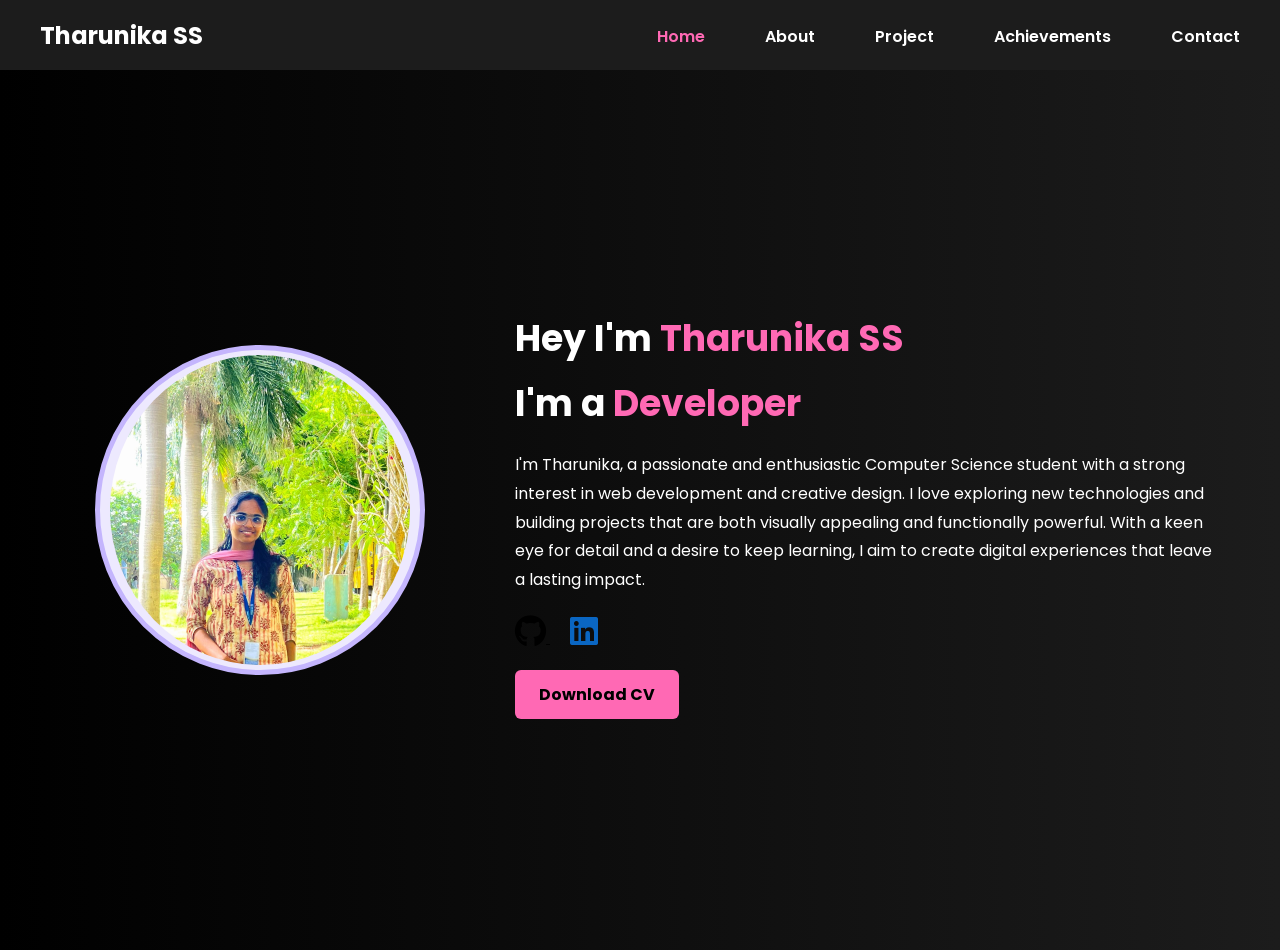
==== tharunika portfolio/index.html @ d0fa861d "Add files via upload" ====
<!DOCTYPE html>
<html lang="en">
<head>
  <meta charset="UTF-8" />
  <meta name="viewport" content="width=device-width, initial-scale=1.0"/>
  <title>Tharunika SS - Portfolio</title>
  <link rel="stylesheet" href="style.css"/>

  <!-- Google Fonts -->
  <link rel="preconnect" href="https://fonts.googleapis.com">
  <link href="https://fonts.googleapis.com/css2?family=Poppins:wght@400;600;700&display=swap" rel="stylesheet">

  <!-- ✅ Font Awesome CDN for icons -->
  <link rel="stylesheet" href="https://cdnjs.cloudflare.com/ajax/libs/font-awesome/6.4.0/css/all.min.css" />
</head>

<body>
  <header>
    <h2 class="logo">Tharunika SS</h2>
    <nav>
      <ul class="nav-links">
        <li><a href="index.html" class="active">Home</a></li>
        <li><a href="about.html">About</a></li>
        <li><a href="project.html">Project</a></li>
        <li><a href="achievement.html">Achievements</a></li>
        <li><a href="Contact.html">Contact</a></li>
      </ul>
    </nav>
  </header>

  <section class="hero"> 
    <div class="image-container">
      <img src="WhatsApp Image 2025-07-19 at 15.56.21_3bfa6b82.jpg" alt="Tharunika SS" />
    </div>

    <div class="hero-content">
      <h1>Hey I'm <span class="highlight">Tharunika SS</span></h1>
      <h2>I'm a <span class="highlight">Developer</span></h2>
      <p>
        I'm Tharunika, a passionate and enthusiastic Computer Science student with a strong interest in web development and creative design. I love exploring new technologies and building projects that are both visually appealing and functionally powerful. With a keen eye for detail and a desire to keep learning, I aim to create digital experiences that leave a lasting impact.
      </p>

      <!-- ✅ Social Icons Section -->
      <div class="socials" style="margin: 20px 0;">
        <!-- GitHub -->
        <a href="https://github.com/cse253/" target="_blank" style="margin-right: 20px; color: black;">
          <i class="fab fa-github fa-2x"></i>
        </a>

        <!-- LinkedIn -->
        <a href="https://www.linkedin.com/in/tharunika-s-s-96475532a" target="_blank" style="color: #0A66C2;">
          <i class="fab fa-linkedin fa-2x"></i>
        </a>
      </div>

      <div>
        <a href="resume portfolio.pdf" class="btn">Download CV</a>
      </div>
    </div>
  </section>
</body>
</html>
---- tharunika portfolio/style.css ----
/* Import font */
body {
  margin: 0;
  font-family: 'Poppins', sans-serif;
  background: linear-gradient(to right, #000000, #1c1c1c);
  color: white;
}

/* Header and Navbar */
/* Header and Navbar */
header {
  display: flex;
  align-items: center;
  justify-content: space-between;
  background-color: #1c1c1c;
  padding: 0 40px;
  height: 70px;
}

.logo {
  font-size: 24px;
  font-weight: 700;
  color: white;
}

.nav-links {
  list-style: none;
  display: flex;
  gap: 60px;
  margin: 0;
  padding: 0;
  font-size: large;
}

.nav-links li a {
  text-decoration: none;
  color: white;
  font-weight: 600;
  font-size: 16px;
  transition: 0.3s;
}

.nav-links li a:hover,
.nav-links li a.active {
  color: #ff69b4; /* Pink */
}
.image-container {
  background-color: #ede9fe;
  border: 5px solid #c4b5fd;
  border-radius: 50%;
  padding: 10px;
  overflow: hidden;
  width: 300px;
  height: 300px;
  display: flex;
  margin-right: 70px;
  justify-content: center;
  align-items: center;
}

.image-container img {
  width: 100%;
  height: auto;
  border-radius: 50%;
}

/* Intro Text */
.intro-text {
  max-width: 600px;
}

.intro-text h1,
.intro-text h2 {
  font-size: 2.5rem;
  margin-bottom: 10px;
}

.highlight {
  color: #6d28d9;
  font-weight: bold;
}

.intro-text p {
  font-size: 1rem;
  line-height: 1.6;
  margin: 20px 0;
  color: #5b21b6;
}





/* Hero Section */
.hero {
  display: flex;
  align-items: center;
  justify-content: center;
  padding: 80px 50px;
  min-height: 80vh;
  padding-right: 20px;
}

.hero-content {
    
  max-width: 700px;
  padding-left: 20px;
}

.hero-content h1,
.hero-content h2 {
  font-size: 36px;
  margin: 10px 0;
}

.hero-content p {
  line-height: 1.8;
  margin: 20px 0;
}

.highlight {
  color:#ff69b4;
  font-weight: 700;
}

/* Social Icons */
.socials {
  margin: 20px 0;
}

.socials a img {
  width: 24px;
  margin-right: 15px;
}
.link{width:10px;
height:10px;
}

.btn {
  display: inline-block;
  padding: 12px 24px;
  background-color:#ff69b4;
  color: #000;
  text-decoration: none;
  font-weight: bold;
  border-radius: 6px;
  transition: background 0.3s ease;
}

.btn:hover {
  background-color: #ff69b4;
}

/* About Section */
.about-section {
  padding: 80px 50px;
  max-width: 900px;
  margin: auto;
}

.about-section h1 {
  font-size: 36px;
  color: #ff69b4;
  margin-bottom: 20px;
}

.about-section p {
  font-size: 18px;
  line-height: 1.8;
  margin-bottom: 20px;
}
.social-icons a {
  color: white;
  margin: 0 10px;
  text-decoration: none;
  transition: 0.3s;
}
.social-icons a:hover {
  color: rgb(255, 0, 242);
}
.text-yellow {
  color: #ff69b4; /* pink */
}
.project-section {
  padding: 80px 50px;
  max-width: 900px;
  margin: auto;
}

.project-section h2 {
  font-size: 36px;
  color: #ff69b4; /* same pink tone */
  margin-bottom: 20px;
}

.project-section h3 {
  font-size: 28px;
  color: #ffffff;
  margin-top: 20px;
  margin-bottom: 10px;
}

.project-section p {
  font-size: 18px;
  line-height: 1.8;
  margin-bottom: 20px;
}

.img-gallery {
  display: flex;
  flex-wrap: wrap;
  gap: 20px;
  margin-bottom: 40px;
}

.img-gallery img {
  width: 100%;
  max-width: 280px;
  border-radius: 10px;
  box-shadow: 0 0 10px rgba(255, 105, 180, 0.2); /* pink glow */
}

.achievement-entry {
  display: flex;
  justify-content: space-between;
  align-items: center;
  margin-bottom: 30px;
}

.achievement-text {
  flex: 1;
}

.achievement-img img {
  max-width: 200px;
  border-radius: 8px;
}
.contact-container {
  max-width: 1000px;
  margin: 60px auto;
  padding: 20px;
}

.contact-container h2 {
  font-size: 2.5rem;
  margin-bottom: 20px;
}

.contact-container p {
  font-size: 1.1rem;
  margin-bottom: 10px;
}

.contact-container a {
  color: #ff2b94;
  text-decoration: none;
  font-weight: 500;
}

.contact-container a:hover {
  text-decoration: underline;
}
.navbar {
  position: fixed;
  background-color: #1a1a1a;
  padding: 20px 50px;
  display: flex;
  justify-content: space-between;
  align-items: center;
  position: sticky;
  top: 0;
  z-index: 1000;
}
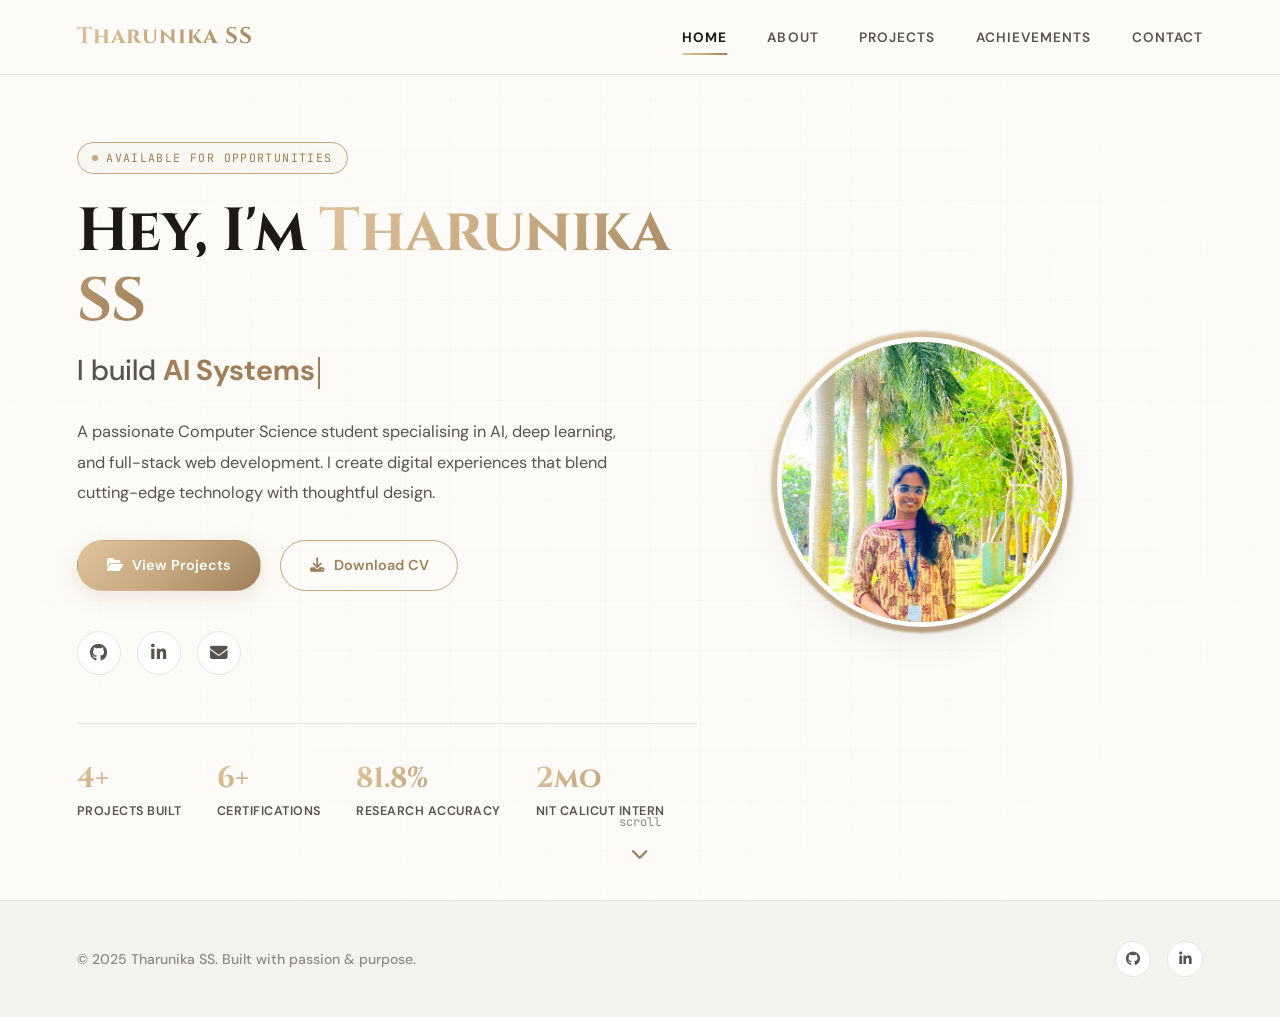
==== commit ff499267: "Redesign portfolio theme to professional White & Gold with micro-animations" ====
--- a/tharunika portfolio/index.html
+++ b/tharunika portfolio/index.html
@@ -1,62 +1,156 @@
-<!DOCTYPE html>
-<html lang="en">
-<head>
-  <meta charset="UTF-8" />
-  <meta name="viewport" content="width=device-width, initial-scale=1.0"/>
-  <title>Tharunika SS - Portfolio</title>
-  <link rel="stylesheet" href="style.css"/>
-
-  <!-- Google Fonts -->
-  <link rel="preconnect" href="https://fonts.googleapis.com">
-  <link href="https://fonts.googleapis.com/css2?family=Poppins:wght@400;600;700&display=swap" rel="stylesheet">
-
-  <!-- ✅ Font Awesome CDN for icons -->
-  <link rel="stylesheet" href="https://cdnjs.cloudflare.com/ajax/libs/font-awesome/6.4.0/css/all.min.css" />
-</head>
-
-<body>
-  <header>
-    <h2 class="logo">Tharunika SS</h2>
-    <nav>
-      <ul class="nav-links">
-        <li><a href="index.html" class="active">Home</a></li>
-        <li><a href="about.html">About</a></li>
-        <li><a href="project.html">Project</a></li>
-        <li><a href="achievement.html">Achievements</a></li>
-        <li><a href="Contact.html">Contact</a></li>
-      </ul>
-    </nav>
-  </header>
-
-  <section class="hero"> 
-    <div class="image-container">
-      <img src="WhatsApp Image 2025-07-19 at 15.56.21_3bfa6b82.jpg" alt="Tharunika SS" />
-    </div>
-
-    <div class="hero-content">
-      <h1>Hey I'm <span class="highlight">Tharunika SS</span></h1>
-      <h2>I'm a <span class="highlight">Developer</span></h2>
-      <p>
-        I'm Tharunika, a passionate and enthusiastic Computer Science student with a strong interest in web development and creative design. I love exploring new technologies and building projects that are both visually appealing and functionally powerful. With a keen eye for detail and a desire to keep learning, I aim to create digital experiences that leave a lasting impact.
-      </p>
-
-      <!-- ✅ Social Icons Section -->
-      <div class="socials" style="margin: 20px 0;">
-        <!-- GitHub -->
-        <a href="https://github.com/cse253/" target="_blank" style="margin-right: 20px; color: black;">
-          <i class="fab fa-github fa-2x"></i>
-        </a>
-
-        <!-- LinkedIn -->
-        <a href="https://www.linkedin.com/in/tharunika-s-s-96475532a" target="_blank" style="color: #0A66C2;">
-          <i class="fab fa-linkedin fa-2x"></i>
-        </a>
-      </div>
-
-      <div>
-        <a href="resume portfolio.pdf" class="btn">Download CV</a>
-      </div>
-    </div>
-  </section>
-</body>
-</html>
+<!DOCTYPE html>
+<html lang="en">
+<head>
+  <meta charset="UTF-8"/>
+  <meta name="viewport" content="width=device-width, initial-scale=1.0"/>
+  <title>Tharunika SS — Portfolio</title>
+  <link rel="preconnect" href="https://fonts.googleapis.com">
+  <link href="https://fonts.googleapis.com/css2?family=Cinzel:wght@400;600;700;800&family=DM+Sans:ital,wght@0,300;0,400;0,500;0,600;0,700;1,400&family=JetBrains+Mono:wght@400;500&display=swap" rel="stylesheet">
+  <link rel="stylesheet" href="https://cdnjs.cloudflare.com/ajax/libs/font-awesome/6.4.0/css/all.min.css"/>
+  <link rel="stylesheet" href="style.css"/>
+  <style>
+    /* Typewriter */
+    .typewriter { display: inline-block; color: var(--accent-dark); font-weight: 700; }
+    .cursor { display: inline-block; width: 2px; height: 1.1em; background: var(--accent-dark); vertical-align: middle; margin-left: 3px; animation: blink 1s step-end infinite; }
+    @keyframes blink { 50% { opacity: 0; } }
+
+    /* Stats bar */
+    .stats-row {
+      display: flex; gap: 2.2rem; flex-wrap: wrap; margin-top: 3rem;
+      padding-top: 2rem; border-top: 1px solid var(--border);
+    }
+    .stat-item {
+      display: flex;
+      flex-direction: column;
+    }
+    .stat-num {
+      font-family: var(--font-display);
+      font-size: 1.8rem; font-weight: 700;
+      background: var(--gold-grad);
+      -webkit-background-clip: text; -webkit-text-fill-color: transparent; background-clip: text;
+    }
+    .stat-label { font-size: 0.78rem; color: var(--text-sub); letter-spacing: 0.04em; text-transform: uppercase; font-weight: 600; }
+
+    /* Scroll indicator */
+    .scroll-indicator {
+      position: absolute; bottom: 2rem; left: 50%; transform: translateX(-50%);
+      display: flex; flex-direction: column; align-items: center; gap: 0.5rem;
+      color: var(--text-muted); font-size: 0.75rem; font-family: var(--font-mono);
+      animation: float 2.5s ease-in-out infinite;
+      z-index: 10;
+    }
+    .scroll-indicator .arrow { font-size: 1.1rem; color: var(--accent-dark); }
+    @keyframes float { 
+      0%, 100% { transform: translateX(-50%) translateY(0); } 
+      50% { transform: translateX(-50%) translateY(6px); } 
+    }
+  </style>
+</head>
+<body>
+  <header>
+    <div class="logo">Tharunika SS</div>
+    <nav>
+      <ul class="nav-links">
+        <li><a href="index.html" class="active">Home</a></li>
+        <li><a href="about.html">About</a></li>
+        <li><a href="project.html">Projects</a></li>
+        <li><a href="achievement.html">Achievements</a></li>
+        <li><a href="contact.html">Contact</a></li>
+      </ul>
+    </nav>
+  </header>
+
+  <section class="hero">
+    <div class="hero-grid"></div>
+
+    <div class="hero-content">
+      <div class="hero-eyebrow">
+        <span></span>
+        Available for opportunities
+      </div>
+
+      <h1>Hey, I'm <span class="highlight">Tharunika SS</span></h1>
+      <h2>I build <span class="typewriter" id="typewriter"></span><span class="cursor"></span></h2>
+
+      <p>
+        A passionate Computer Science student specialising in AI, deep learning, and full-stack web development. I create digital experiences that blend cutting-edge technology with thoughtful design.
+      </p>
+
+      <div class="hero-actions">
+        <a href="project.html" class="btn btn-primary">
+          <i class="fas fa-folder-open"></i> View Projects
+        </a>
+        <a href="resume portfolio.pdf" download class="btn btn-outline">
+          <i class="fas fa-download"></i> Download CV
+        </a>
+      </div>
+
+      <div class="socials">
+        <a href="https://github.com/cse253/" target="_blank" class="social-link" title="GitHub">
+          <i class="fab fa-github"></i>
+        </a>
+        <a href="https://www.linkedin.com/in/tharunika-s-s-96475532a" target="_blank" class="social-link" title="LinkedIn">
+          <i class="fab fa-linkedin-in"></i>
+        </a>
+        <a href="mailto:tharunikaa2005@gmail.com" class="social-link" title="Email">
+          <i class="fas fa-envelope"></i>
+        </a>
+      </div>
+
+      <div class="stats-row">
+        <div class="stat-item">
+          <div class="stat-num">4+</div>
+          <div class="stat-label">Projects Built</div>
+        </div>
+        <div class="stat-item">
+          <div class="stat-num">6+</div>
+          <div class="stat-label">Certifications</div>
+        </div>
+        <div class="stat-item">
+          <div class="stat-num">81.8%</div>
+          <div class="stat-label">Research Accuracy</div>
+        </div>
+        <div class="stat-item">
+          <div class="stat-num">2mo</div>
+          <div class="stat-label">NIT Calicut Intern</div>
+        </div>
+      </div>
+    </div>
+
+    <div class="image-container">
+      <img src="WhatsApp Image 2025-07-19 at 15.56.21_3bfa6b82.jpg" alt="Tharunika SS"/>
+    </div>
+
+    <div class="scroll-indicator">
+      <span>scroll</span>
+      <span class="arrow"><i class="fas fa-chevron-down"></i></span>
+    </div>
+  </section>
+
+  <footer>
+    <p>© 2025 Tharunika SS. Built with passion & purpose.</p>
+    <div class="socials">
+      <a href="https://github.com/cse253/" target="_blank" class="social-link" style="width:36px;height:36px;font-size:0.9rem"><i class="fab fa-github"></i></a>
+      <a href="https://www.linkedin.com/in/tharunika-s-s-96475532a" target="_blank" class="social-link" style="width:36px;height:36px;font-size:0.9rem"><i class="fab fa-linkedin-in"></i></a>
+    </div>
+  </footer>
+
+  <script>
+    const words = ['AI Systems', 'Web Apps', 'Deep Learning Models', 'Inclusive Tech'];
+    let i = 0, j = 0, deleting = false;
+    const el = document.getElementById('typewriter');
+    function type() {
+      const word = words[i];
+      if (!deleting) {
+        el.textContent = word.slice(0, ++j);
+        if (j === word.length) { deleting = true; setTimeout(type, 1500); return; }
+      } else {
+        el.textContent = word.slice(0, --j);
+        if (j === 0) { deleting = false; i = (i+1) % words.length; }
+      }
+      setTimeout(type, deleting ? 60 : 90);
+    }
+    type();
+  </script>
+</body>
+</html>
--- a/tharunika portfolio/style.css
+++ b/tharunika portfolio/style.css
@@ -1,273 +1,487 @@
-/* Import font */
-body {
-  margin: 0;
-  font-family: 'Poppins', sans-serif;
-  background: linear-gradient(to right, #000000, #1c1c1c);
-  color: white;
-}
-
-/* Header and Navbar */
-/* Header and Navbar */
-header {
-  display: flex;
-  align-items: center;
-  justify-content: space-between;
-  background-color: #1c1c1c;
-  padding: 0 40px;
-  height: 70px;
-}
-
-.logo {
-  font-size: 24px;
-  font-weight: 700;
-  color: white;
-}
-
-.nav-links {
-  list-style: none;
-  display: flex;
-  gap: 60px;
-  margin: 0;
-  padding: 0;
-  font-size: large;
-}
-
-.nav-links li a {
-  text-decoration: none;
-  color: white;
-  font-weight: 600;
-  font-size: 16px;
-  transition: 0.3s;
-}
-
-.nav-links li a:hover,
-.nav-links li a.active {
-  color: #ff69b4; /* Pink */
-}
-.image-container {
-  background-color: #ede9fe;
-  border: 5px solid #c4b5fd;
-  border-radius: 50%;
-  padding: 10px;
-  overflow: hidden;
-  width: 300px;
-  height: 300px;
-  display: flex;
-  margin-right: 70px;
-  justify-content: center;
-  align-items: center;
-}
-
-.image-container img {
-  width: 100%;
-  height: auto;
-  border-radius: 50%;
-}
-
-/* Intro Text */
-.intro-text {
-  max-width: 600px;
-}
-
-.intro-text h1,
-.intro-text h2 {
-  font-size: 2.5rem;
-  margin-bottom: 10px;
-}
-
-.highlight {
-  color: #6d28d9;
-  font-weight: bold;
-}
-
-.intro-text p {
-  font-size: 1rem;
-  line-height: 1.6;
-  margin: 20px 0;
-  color: #5b21b6;
-}
-
-
-
-
-
-/* Hero Section */
-.hero {
-  display: flex;
-  align-items: center;
-  justify-content: center;
-  padding: 80px 50px;
-  min-height: 80vh;
-  padding-right: 20px;
-}
-
-.hero-content {
-    
-  max-width: 700px;
-  padding-left: 20px;
-}
-
-.hero-content h1,
-.hero-content h2 {
-  font-size: 36px;
-  margin: 10px 0;
-}
-
-.hero-content p {
-  line-height: 1.8;
-  margin: 20px 0;
-}
-
-.highlight {
-  color:#ff69b4;
-  font-weight: 700;
-}
-
-/* Social Icons */
-.socials {
-  margin: 20px 0;
-}
-
-.socials a img {
-  width: 24px;
-  margin-right: 15px;
-}
-.link{width:10px;
-height:10px;
-}
-
-.btn {
-  display: inline-block;
-  padding: 12px 24px;
-  background-color:#ff69b4;
-  color: #000;
-  text-decoration: none;
-  font-weight: bold;
-  border-radius: 6px;
-  transition: background 0.3s ease;
-}
-
-.btn:hover {
-  background-color: #ff69b4;
-}
-
-/* About Section */
-.about-section {
-  padding: 80px 50px;
-  max-width: 900px;
-  margin: auto;
-}
-
-.about-section h1 {
-  font-size: 36px;
-  color: #ff69b4;
-  margin-bottom: 20px;
-}
-
-.about-section p {
-  font-size: 18px;
-  line-height: 1.8;
-  margin-bottom: 20px;
-}
-.social-icons a {
-  color: white;
-  margin: 0 10px;
-  text-decoration: none;
-  transition: 0.3s;
-}
-.social-icons a:hover {
-  color: rgb(255, 0, 242);
-}
-.text-yellow {
-  color: #ff69b4; /* pink */
-}
-.project-section {
-  padding: 80px 50px;
-  max-width: 900px;
-  margin: auto;
-}
-
-.project-section h2 {
-  font-size: 36px;
-  color: #ff69b4; /* same pink tone */
-  margin-bottom: 20px;
-}
-
-.project-section h3 {
-  font-size: 28px;
-  color: #ffffff;
-  margin-top: 20px;
-  margin-bottom: 10px;
-}
-
-.project-section p {
-  font-size: 18px;
-  line-height: 1.8;
-  margin-bottom: 20px;
-}
-
-.img-gallery {
-  display: flex;
-  flex-wrap: wrap;
-  gap: 20px;
-  margin-bottom: 40px;
-}
-
-.img-gallery img {
-  width: 100%;
-  max-width: 280px;
-  border-radius: 10px;
-  box-shadow: 0 0 10px rgba(255, 105, 180, 0.2); /* pink glow */
-}
-
-.achievement-entry {
-  display: flex;
-  justify-content: space-between;
-  align-items: center;
-  margin-bottom: 30px;
-}
-
-.achievement-text {
-  flex: 1;
-}
-
-.achievement-img img {
-  max-width: 200px;
-  border-radius: 8px;
-}
-.contact-container {
-  max-width: 1000px;
-  margin: 60px auto;
-  padding: 20px;
-}
-
-.contact-container h2 {
-  font-size: 2.5rem;
-  margin-bottom: 20px;
-}
-
-.contact-container p {
-  font-size: 1.1rem;
-  margin-bottom: 10px;
-}
-
-.contact-container a {
-  color: #ff2b94;
-  text-decoration: none;
-  font-weight: 500;
-}
-
-.contact-container a:hover {
-  text-decoration: underline;
-}
-.navbar {
-  position: fixed;
-  background-color: #1a1a1a;
-  padding: 20px 50px;
-  display: flex;
-  justify-content: space-between;
-  align-items: center;
-  position: sticky;
-  top: 0;
-  z-index: 1000;
+/* ===== GOOGLE FONTS ===== */
+@import url('https://fonts.googleapis.com/css2?family=Cinzel:wght@400;600;700;800&family=DM+Sans:ital,wght@0,300;0,400;0,500;0,600;0,700;1,400&family=JetBrains+Mono:wght@400;500&display=swap');
+
+/* ===== VARIABLES ===== */
+:root {
+  /* Colors */
+  --bg: #fcfbf7;            /* Alabaster / Warm White */
+  --bg2: #ffffff;           /* Pure White */
+  --bg3: #f5f3ed;           /* Warm Sand / Light Beige */
+  --text: #1c1917;          /* Charcoal Black */
+  --text-sub: #57534e;      /* Soft Charcoal */
+  --text-muted: #8c8a82;    /* Warm Muted Gray */
+  --accent: #c5a880;        /* Champagne Gold */
+  --accent-light: #f3e8d2;  /* Soft Light Gold */
+  --accent-dark: #9e7f59;   /* Antique Gold / Bronze */
+  
+  /* Gradients & Shadows */
+  --gold-grad: linear-gradient(135deg, #dfc49c 0%, #c5a880 50%, #9e7f59 100%);
+  --gold-glow: rgba(197, 168, 128, 0.25);
+  --gold-glow-subtle: rgba(197, 168, 128, 0.12);
+  --border: #e7e5e4;        /* Soft Stone Gray */
+  --border-gold: rgba(197, 168, 128, 0.3);
+  
+  /* Fonts */
+  --font-display: 'Cinzel', Georgia, serif;
+  --font-body: 'DM Sans', 'Inter', sans-serif;
+  --font-mono: 'JetBrains Mono', monospace;
+  
+  /* Radii & Transitions */
+  --radius: 14px;
+  --radius-sm: 8px;
+  --trans: all 0.4s cubic-bezier(0.16, 1, 0.3, 1);
+}
+
+/* ===== RESET & BASE ===== */
+* {
+  box-sizing: border-box;
+  margin: 0;
+  padding: 0;
+}
+
+html {
+  scroll-behavior: smooth;
+}
+
+body {
+  font-family: var(--font-body);
+  background-color: var(--bg);
+  color: var(--text);
+  line-height: 1.6;
+  overflow-x: hidden;
+  position: relative;
+}
+
+/* Custom Scrollbar */
+::-webkit-scrollbar {
+  width: 8px;
+}
+::-webkit-scrollbar-track {
+  background: var(--bg3);
+}
+::-webkit-scrollbar-thumb {
+  background: var(--accent);
+  border-radius: 4px;
+}
+::-webkit-scrollbar-thumb:hover {
+  background: var(--accent-dark);
+}
+
+/* Subtle luxury pattern overlay */
+body::before {
+  content: '';
+  position: fixed;
+  inset: 0;
+  background-image: radial-gradient(circle at 50% 50%, rgba(197, 168, 128, 0.015) 1px, transparent 1px);
+  background-size: 24px 24px;
+  pointer-events: none;
+  z-index: 99;
+}
+
+/* ===== NAVBAR & HEADER ===== */
+header {
+  position: fixed;
+  top: 0; left: 0; right: 0;
+  z-index: 1000;
+  display: flex;
+  align-items: center;
+  justify-content: space-between;
+  padding: 1.2rem 6%;
+  background: rgba(252, 251, 247, 0.85);
+  backdrop-filter: blur(20px);
+  -webkit-backdrop-filter: blur(20px);
+  border-bottom: 1px solid var(--border);
+  transition: var(--trans);
+}
+
+.logo {
+  font-family: var(--font-display);
+  font-size: 1.4rem;
+  font-weight: 700;
+  letter-spacing: 0.05em;
+  background: var(--gold-grad);
+  -webkit-background-clip: text;
+  -webkit-text-fill-color: transparent;
+  background-clip: text;
+}
+
+.nav-links {
+  display: flex;
+  gap: 2.5rem;
+  list-style: none;
+  align-items: center;
+}
+
+.nav-links a {
+  text-decoration: none;
+  font-size: 0.85rem;
+  font-weight: 600;
+  color: var(--text-sub);
+  letter-spacing: 0.08em;
+  text-transform: uppercase;
+  position: relative;
+  transition: var(--trans);
+  padding: 0.4rem 0;
+}
+
+.nav-links a::after {
+  content: '';
+  position: absolute;
+  bottom: -2px; left: 50%;
+  width: 0; height: 1.5px;
+  background: var(--gold-grad);
+  transition: var(--trans);
+  transform: translateX(-50%);
+}
+
+.nav-links a:hover {
+  color: var(--accent-dark);
+}
+
+.nav-links a:hover::after,
+.nav-links a.active::after {
+  width: 100%;
+}
+
+.nav-links a.active {
+  color: var(--text);
+  font-weight: 700;
+}
+
+/* ===== HERO SECTION ===== */
+.hero {
+  min-height: 100vh;
+  display: flex;
+  align-items: center;
+  padding: 8rem 6% 4rem;
+  position: relative;
+  gap: 5rem;
+  z-index: 1;
+}
+
+.hero-grid {
+  position: absolute;
+  inset: 0;
+  z-index: 0;
+  background-image: 
+    linear-gradient(rgba(197, 168, 128, 0.035) 1px, transparent 1px),
+    linear-gradient(90deg, rgba(197, 168, 128, 0.035) 1px, transparent 1px);
+  background-size: 50px 50px;
+  mask-image: radial-gradient(ellipse at center, black 40%, transparent 90%);
+  -webkit-mask-image: radial-gradient(ellipse at center, black 40%, transparent 90%);
+}
+
+.hero-content {
+  flex: 1;
+  max-width: 620px;
+  position: relative;
+  z-index: 2;
+}
+
+.hero-eyebrow {
+  display: inline-flex;
+  align-items: center;
+  gap: 0.5rem;
+  font-family: var(--font-mono);
+  font-size: 0.72rem;
+  color: var(--accent-dark);
+  letter-spacing: 0.12em;
+  text-transform: uppercase;
+  margin-bottom: 1.5rem;
+  padding: 0.35rem 0.9rem;
+  border: 1px solid var(--accent);
+  border-radius: 100px;
+  background: rgba(197, 168, 128, 0.05);
+}
+
+.hero-eyebrow span {
+  width: 6px;
+  height: 6px;
+  background: var(--accent);
+  border-radius: 50%;
+  animation: pulse 2s infinite;
+}
+
+@keyframes pulse {
+  0%, 100% { opacity: 1; transform: scale(1); }
+  50% { opacity: 0.4; transform: scale(0.85); }
+}
+
+.hero-content h1 {
+  font-family: var(--font-display);
+  font-size: clamp(2.4rem, 5vw, 3.8rem);
+  font-weight: 700;
+  line-height: 1.15;
+  letter-spacing: -0.01em;
+  margin-bottom: 0.6rem;
+}
+
+.hero-content h1 .highlight {
+  background: var(--gold-grad);
+  -webkit-background-clip: text;
+  -webkit-text-fill-color: transparent;
+  background-clip: text;
+}
+
+.hero-content h2 {
+  font-family: var(--font-body);
+  font-size: clamp(1.2rem, 3vw, 1.8rem);
+  font-weight: 500;
+  color: var(--text-sub);
+  margin-bottom: 1.5rem;
+}
+
+.hero-content p {
+  font-size: 1.02rem;
+  color: var(--text-sub);
+  max-width: 540px;
+  margin-bottom: 2rem;
+  line-height: 1.85;
+}
+
+.hero-actions {
+  display: flex;
+  gap: 1.2rem;
+  flex-wrap: wrap;
+  margin-bottom: 2.5rem;
+}
+
+/* ===== BUTTONS ===== */
+.btn {
+  display: inline-flex;
+  align-items: center;
+  gap: 0.6rem;
+  padding: 0.8rem 1.8rem;
+  border-radius: 100px;
+  font-size: 0.9rem;
+  font-weight: 600;
+  cursor: pointer;
+  text-decoration: none;
+  transition: var(--trans);
+  border: 1px solid transparent;
+}
+
+.btn-primary {
+  background: var(--gold-grad);
+  color: #ffffff;
+  box-shadow: 0 6px 20px var(--gold-glow);
+}
+
+.btn-primary:hover {
+  transform: translateY(-3px);
+  box-shadow: 0 12px 28px var(--gold-glow);
+  filter: brightness(1.04);
+}
+
+.btn-outline {
+  border: 1.5px solid var(--accent);
+  color: var(--accent-dark);
+  background: transparent;
+}
+
+.btn-outline:hover {
+  border-color: var(--accent-dark);
+  background: var(--accent-light);
+  color: var(--text);
+  transform: translateY(-3px);
+}
+
+/* ===== SOCIAL LINKS ===== */
+.socials {
+  display: flex;
+  gap: 1rem;
+}
+
+.social-link {
+  width: 44px;
+  height: 44px;
+  border-radius: 50%;
+  border: 1px solid var(--border);
+  background: var(--bg2);
+  display: flex;
+  align-items: center;
+  justify-content: center;
+  color: var(--text-sub);
+  font-size: 1.1rem;
+  text-decoration: none;
+  transition: var(--trans);
+}
+
+.social-link:hover {
+  border-color: var(--accent);
+  color: var(--accent-dark);
+  transform: translateY(-3px) rotate(8deg);
+  box-shadow: 0 8px 20px var(--gold-glow-subtle);
+}
+
+/* ===== HERO IMAGE CONTAINER ===== */
+.image-container {
+  position: relative;
+  z-index: 2;
+  flex-shrink: 0;
+}
+
+.image-container::before {
+  content: '';
+  position: absolute;
+  inset: -6px;
+  border-radius: 50%;
+  background: var(--gold-grad);
+  z-index: -1;
+  opacity: 0.8;
+  filter: blur(1px);
+}
+
+.image-container img {
+  width: 290px;
+  height: 290px;
+  border-radius: 50%;
+  object-fit: cover;
+  border: 5px solid var(--bg2);
+  display: block;
+  box-shadow: 0 16px 36px rgba(0,0,0,0.06);
+}
+
+/* ===== SECTION WRAPPERS ===== */
+.section-wrap {
+  padding: 6rem 6% 4rem;
+  position: relative;
+  z-index: 1;
+}
+
+.section-header {
+  margin-bottom: 3.5rem;
+}
+
+.section-eyebrow {
+  font-family: var(--font-mono);
+  font-size: 0.75rem;
+  color: var(--accent-dark);
+  letter-spacing: 0.15em;
+  text-transform: uppercase;
+  margin-bottom: 0.5rem;
+  display: block;
+}
+
+.section-header h2 {
+  font-family: var(--font-display);
+  font-size: clamp(1.8rem, 3.5vw, 2.8rem);
+  font-weight: 700;
+  letter-spacing: 0.02em;
+  line-height: 1.2;
+}
+
+.section-header h2 .accent {
+  background: var(--gold-grad);
+  -webkit-background-clip: text;
+  -webkit-text-fill-color: transparent;
+  background-clip: text;
+}
+
+/* ===== CARDS (GLOBAL REDESIGN) ===== */
+.card {
+  background: var(--bg2);
+  border: 1px solid var(--border);
+  border-radius: var(--radius);
+  padding: 2.2rem;
+  transition: var(--trans);
+  position: relative;
+  overflow: hidden;
+  box-shadow: 0 4px 20px rgba(0,0,0,0.02);
+}
+
+.card::before {
+  content: '';
+  position: absolute;
+  top: 0; left: 0; right: 0;
+  height: 2px;
+  background: var(--gold-grad);
+  opacity: 0;
+  transition: var(--trans);
+}
+
+.card:hover {
+  border-color: var(--accent);
+  transform: translateY(-6px);
+  box-shadow: 0 20px 40px var(--gold-glow-subtle);
+}
+
+.card:hover::before {
+  opacity: 1;
+}
+
+/* ===== TAGS ===== */
+.tag {
+  display: inline-block;
+  font-family: var(--font-mono);
+  font-size: 0.7rem;
+  font-weight: 500;
+  padding: 0.35rem 0.8rem;
+  border-radius: 6px;
+  background: var(--bg3);
+  color: var(--accent-dark);
+  border: 1px solid var(--border);
+  margin: 0.2rem;
+  text-transform: uppercase;
+  letter-spacing: 0.05em;
+}
+
+/* ===== FOOTER ===== */
+footer {
+  border-top: 1px solid var(--border);
+  padding: 2.5rem 6%;
+  display: flex;
+  align-items: center;
+  justify-content: space-between;
+  flex-wrap: wrap;
+  gap: 1.5rem;
+  background: var(--bg3);
+}
+
+footer p {
+  color: var(--text-muted);
+  font-size: 0.88rem;
+  font-weight: 500;
+}
+
+/* ===== RESPONSIVE STYLES ===== */
+@media (max-width: 992px) {
+  .hero {
+    flex-direction: column-reverse;
+    text-align: center;
+    padding-top: 8rem;
+    gap: 3rem;
+  }
+  .image-container img {
+    width: 240px;
+    height: 240px;
+  }
+  .hero-actions, .socials {
+    justify-content: center;
+  }
+  .hero-content p {
+    margin-left: auto;
+    margin-right: auto;
+  }
+}
+
+@media (max-width: 768px) {
+  header {
+    padding: 1rem 5%;
+  }
+  .nav-links {
+    gap: 1.5rem;
+  }
+  .nav-links a {
+    font-size: 0.8rem;
+  }
+}
+
+@media (max-width: 480px) {
+  .nav-links {
+    gap: 1rem;
+  }
+  .nav-links a {
+    letter-spacing: 0.04em;
+  }
 }
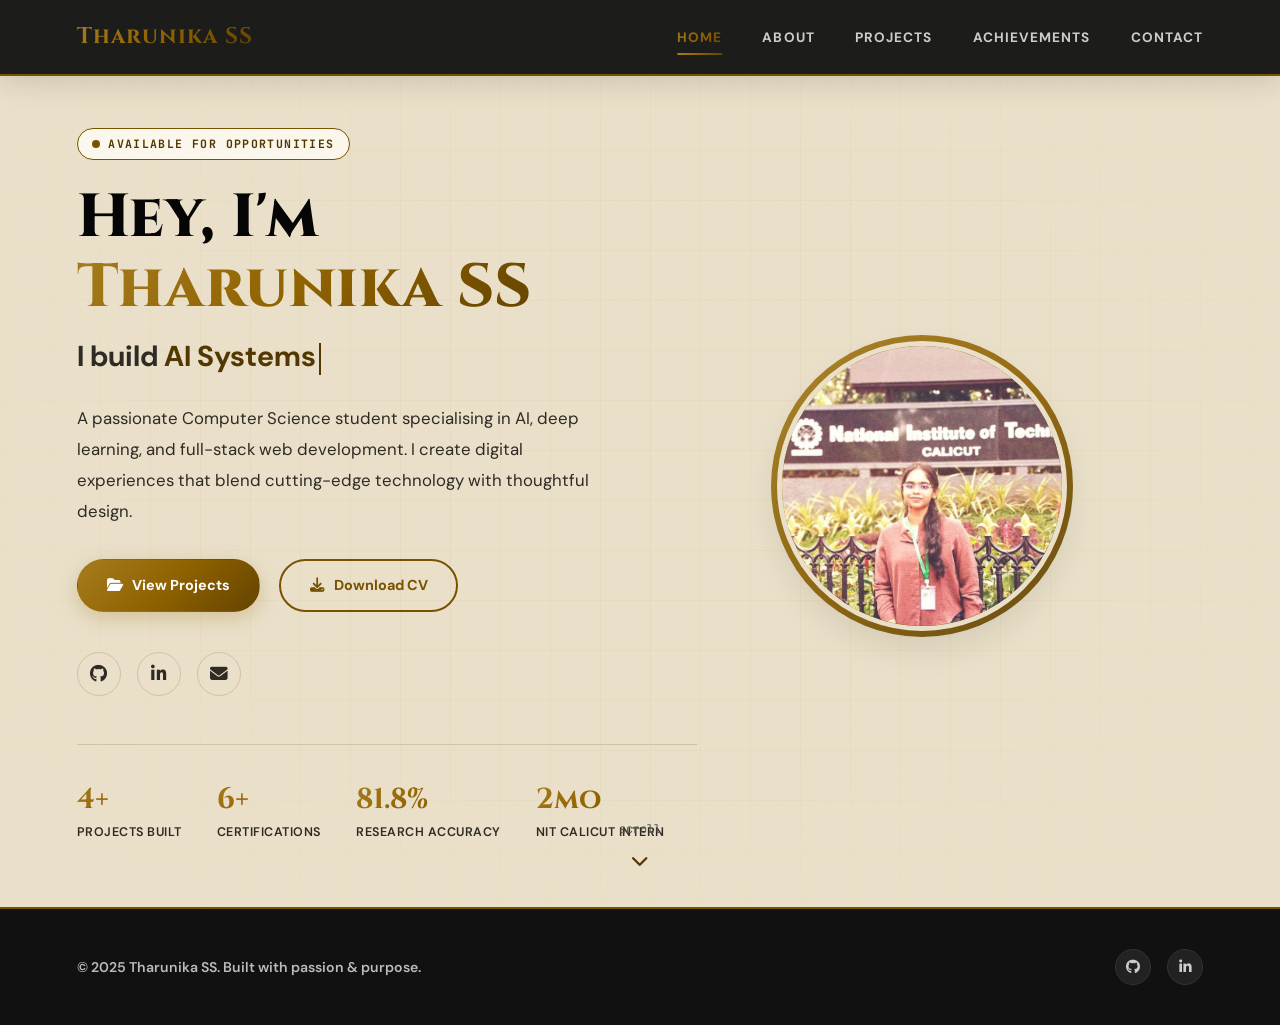
==== commit 358bec7a: "Update homepage image reference to im.png and add image file" ====
--- a/tharunika portfolio/index.html
+++ b/tharunika portfolio/index.html
@@ -118,7 +118,7 @@
     </div>
 
     <div class="image-container">
-      <img src="WhatsApp Image 2025-07-19 at 15.56.21_3bfa6b82.jpg" alt="Tharunika SS"/>
+      <img src="im.png" alt="Tharunika SS" />
     </div>
 
     <div class="scroll-indicator">
--- a/tharunika portfolio/style.css
+++ b/tharunika portfolio/style.css
@@ -3,23 +3,26 @@
 
 /* ===== VARIABLES ===== */
 :root {
-  /* Colors */
-  --bg: #fcfbf7;            /* Alabaster / Warm White */
-  --bg2: #ffffff;           /* Pure White */
-  --bg3: #f5f3ed;           /* Warm Sand / Light Beige */
-  --text: #1c1917;          /* Charcoal Black */
-  --text-sub: #57534e;      /* Soft Charcoal */
-  --text-muted: #8c8a82;    /* Warm Muted Gray */
-  --accent: #c5a880;        /* Champagne Gold */
-  --accent-light: #f3e8d2;  /* Soft Light Gold */
-  --accent-dark: #9e7f59;   /* Antique Gold / Bronze */
+  /* High Contrast Colors */
+  --bg: #eae0c9;            /* Satin Champagne Gold Background */
+  --bg2: #ffffff;           /* Pure White for card offsets */
+  --bg3: #111111;           /* Rich Black for Headers, Footers, and dark sections */
+  --text: #050505;          /* Jet Black for primary body content */
+  --text-sub: #2e2a24;      /* Deep Charcoal */
+  --text-muted: #5e5a54;    /* Medium Muted Charcoal */
+  --text-light: #ffffff;    /* Pure White for dark sections */
+  
+  /* Accessible Deep Gold Accent Colors */
+  --accent: #785200;        /* Deep Gold / Bronze */
+  --accent-light: #fbf7ec;  /* Soft Warm Cream background */
+  --accent-dark: #523700;   /* Antique Dark Bronze */
   
   /* Gradients & Shadows */
-  --gold-grad: linear-gradient(135deg, #dfc49c 0%, #c5a880 50%, #9e7f59 100%);
-  --gold-glow: rgba(197, 168, 128, 0.25);
-  --gold-glow-subtle: rgba(197, 168, 128, 0.12);
-  --border: #e7e5e4;        /* Soft Stone Gray */
-  --border-gold: rgba(197, 168, 128, 0.3);
+  --gold-grad: linear-gradient(135deg, #a67c1e 0%, #8f6200 50%, #634300 100%);
+  --gold-glow: rgba(143, 98, 0, 0.25);
+  --gold-glow-subtle: rgba(143, 98, 0, 0.12);
+  --border: #cdc3ab;        /* Muted Gold-Sand borders */
+  --border-gold: rgba(143, 98, 0, 0.45);
   
   /* Fonts */
   --font-display: 'Cinzel', Georgia, serif;
@@ -54,14 +57,15 @@
 
 /* Custom Scrollbar */
 ::-webkit-scrollbar {
-  width: 8px;
+  width: 10px;
 }
 ::-webkit-scrollbar-track {
-  background: var(--bg3);
+  background: var(--bg2);
 }
 ::-webkit-scrollbar-thumb {
   background: var(--accent);
-  border-radius: 4px;
+  border: 2px solid var(--bg);
+  border-radius: 5px;
 }
 ::-webkit-scrollbar-thumb:hover {
   background: var(--accent-dark);
@@ -72,13 +76,13 @@
   content: '';
   position: fixed;
   inset: 0;
-  background-image: radial-gradient(circle at 50% 50%, rgba(197, 168, 128, 0.015) 1px, transparent 1px);
+  background-image: radial-gradient(circle at 50% 50%, rgba(143, 98, 0, 0.02) 1px, transparent 1px);
   background-size: 24px 24px;
   pointer-events: none;
   z-index: 99;
 }
 
-/* ===== NAVBAR & HEADER ===== */
+/* ===== NAVBAR & HEADER (DARK HIGH-CONTRAST) ===== */
 header {
   position: fixed;
   top: 0; left: 0; right: 0;
@@ -87,11 +91,12 @@
   align-items: center;
   justify-content: space-between;
   padding: 1.2rem 6%;
-  background: rgba(252, 251, 247, 0.85);
+  background: rgba(17, 17, 17, 0.95);
   backdrop-filter: blur(20px);
   -webkit-backdrop-filter: blur(20px);
-  border-bottom: 1px solid var(--border);
-  transition: var(--trans);
+  border-bottom: 2px solid var(--accent);
+  transition: var(--trans);
+  box-shadow: 0 4px 30px rgba(0, 0, 0, 0.15);
 }
 
 .logo {
@@ -115,8 +120,8 @@
 .nav-links a {
   text-decoration: none;
   font-size: 0.85rem;
-  font-weight: 600;
-  color: var(--text-sub);
+  font-weight: 700;
+  color: #cccccc;
   letter-spacing: 0.08em;
   text-transform: uppercase;
   position: relative;
@@ -128,14 +133,14 @@
   content: '';
   position: absolute;
   bottom: -2px; left: 50%;
-  width: 0; height: 1.5px;
+  width: 0; height: 2px;
   background: var(--gold-grad);
   transition: var(--trans);
   transform: translateX(-50%);
 }
 
 .nav-links a:hover {
-  color: var(--accent-dark);
+  color: #ffffff;
 }
 
 .nav-links a:hover::after,
@@ -144,8 +149,11 @@
 }
 
 .nav-links a.active {
-  color: var(--text);
-  font-weight: 700;
+  color: #ffffff;
+  background: var(--gold-grad);
+  -webkit-background-clip: text;
+  -webkit-text-fill-color: transparent;
+  background-clip: text;
 }
 
 /* ===== HERO SECTION ===== */
@@ -164,8 +172,8 @@
   inset: 0;
   z-index: 0;
   background-image: 
-    linear-gradient(rgba(197, 168, 128, 0.035) 1px, transparent 1px),
-    linear-gradient(90deg, rgba(197, 168, 128, 0.035) 1px, transparent 1px);
+    linear-gradient(rgba(143, 98, 0, 0.04) 1px, transparent 1px),
+    linear-gradient(90deg, rgba(143, 98, 0, 0.04) 1px, transparent 1px);
   background-size: 50px 50px;
   mask-image: radial-gradient(ellipse at center, black 40%, transparent 90%);
   -webkit-mask-image: radial-gradient(ellipse at center, black 40%, transparent 90%);
@@ -189,14 +197,15 @@
   text-transform: uppercase;
   margin-bottom: 1.5rem;
   padding: 0.35rem 0.9rem;
-  border: 1px solid var(--accent);
+  border: 1.5px solid var(--accent);
   border-radius: 100px;
-  background: rgba(197, 168, 128, 0.05);
+  background: var(--accent-light);
+  font-weight: 700;
 }
 
 .hero-eyebrow span {
-  width: 6px;
-  height: 6px;
+  width: 8px;
+  height: 8px;
   background: var(--accent);
   border-radius: 50%;
   animation: pulse 2s infinite;
@@ -210,10 +219,11 @@
 .hero-content h1 {
   font-family: var(--font-display);
   font-size: clamp(2.4rem, 5vw, 3.8rem);
-  font-weight: 700;
+  font-weight: 800;
   line-height: 1.15;
-  letter-spacing: -0.01em;
+  letter-spacing: 0.01em;
   margin-bottom: 0.6rem;
+  color: var(--text);
 }
 
 .hero-content h1 .highlight {
@@ -221,18 +231,19 @@
   -webkit-background-clip: text;
   -webkit-text-fill-color: transparent;
   background-clip: text;
+  font-weight: 800;
 }
 
 .hero-content h2 {
   font-family: var(--font-body);
   font-size: clamp(1.2rem, 3vw, 1.8rem);
-  font-weight: 500;
+  font-weight: 700;
   color: var(--text-sub);
   margin-bottom: 1.5rem;
 }
 
 .hero-content p {
-  font-size: 1.02rem;
+  font-size: 1.05rem;
   color: var(--text-sub);
   max-width: 540px;
   margin-bottom: 2rem;
@@ -254,7 +265,7 @@
   padding: 0.8rem 1.8rem;
   border-radius: 100px;
   font-size: 0.9rem;
-  font-weight: 600;
+  font-weight: 700;
   cursor: pointer;
   text-decoration: none;
   transition: var(--trans);
@@ -268,22 +279,22 @@
 }
 
 .btn-primary:hover {
-  transform: translateY(-3px);
+  transform: translateY(-4px);
   box-shadow: 0 12px 28px var(--gold-glow);
-  filter: brightness(1.04);
+  filter: brightness(1.08);
 }
 
 .btn-outline {
-  border: 1.5px solid var(--accent);
-  color: var(--accent-dark);
+  border: 2px solid var(--accent);
+  color: var(--accent);
   background: transparent;
 }
 
 .btn-outline:hover {
   border-color: var(--accent-dark);
-  background: var(--accent-light);
-  color: var(--text);
-  transform: translateY(-3px);
+  background: var(--gold-grad);
+  color: #ffffff;
+  transform: translateY(-4px);
 }
 
 /* ===== SOCIAL LINKS ===== */
@@ -296,8 +307,8 @@
   width: 44px;
   height: 44px;
   border-radius: 50%;
-  border: 1px solid var(--border);
-  background: var(--bg2);
+  border: 1.5px solid var(--border);
+  background: var(--bg);
   display: flex;
   align-items: center;
   justify-content: center;
@@ -310,7 +321,7 @@
 .social-link:hover {
   border-color: var(--accent);
   color: var(--accent-dark);
-  transform: translateY(-3px) rotate(8deg);
+  transform: translateY(-4px) rotate(8deg);
   box-shadow: 0 8px 20px var(--gold-glow-subtle);
 }
 
@@ -328,8 +339,7 @@
   border-radius: 50%;
   background: var(--gold-grad);
   z-index: -1;
-  opacity: 0.8;
-  filter: blur(1px);
+  opacity: 0.9;
 }
 
 .image-container img {
@@ -337,9 +347,9 @@
   height: 290px;
   border-radius: 50%;
   object-fit: cover;
-  border: 5px solid var(--bg2);
+  border: 5px solid var(--bg);
   display: block;
-  box-shadow: 0 16px 36px rgba(0,0,0,0.06);
+  box-shadow: 0 16px 36px rgba(0,0,0,0.1);
 }
 
 /* ===== SECTION WRAPPERS ===== */
@@ -361,14 +371,27 @@
   text-transform: uppercase;
   margin-bottom: 0.5rem;
   display: block;
+  font-weight: 700;
 }
 
 .section-header h2 {
   font-family: var(--font-display);
   font-size: clamp(1.8rem, 3.5vw, 2.8rem);
-  font-weight: 700;
+  font-weight: 800;
   letter-spacing: 0.02em;
   line-height: 1.2;
+  color: var(--text);
+}
+
+/* Section headers inside dark containers (background var(--bg3)) */
+.services-section .section-header h2,
+.skills-section .section-header h2 {
+  color: var(--text-light);
+}
+
+.services-section .section-header .section-eyebrow,
+.skills-section .section-header .section-eyebrow {
+  color: var(--accent);
 }
 
 .section-header h2 .accent {
@@ -376,25 +399,26 @@
   -webkit-background-clip: text;
   -webkit-text-fill-color: transparent;
   background-clip: text;
+  font-weight: 800;
 }
 
 /* ===== CARDS (GLOBAL REDESIGN) ===== */
 .card {
-  background: var(--bg2);
-  border: 1px solid var(--border);
+  background: var(--bg);
+  border: 1.5px solid var(--border);
   border-radius: var(--radius);
   padding: 2.2rem;
   transition: var(--trans);
   position: relative;
   overflow: hidden;
-  box-shadow: 0 4px 20px rgba(0,0,0,0.02);
+  box-shadow: 0 4px 20px rgba(0,0,0,0.015);
 }
 
 .card::before {
   content: '';
   position: absolute;
   top: 0; left: 0; right: 0;
-  height: 2px;
+  height: 3px;
   background: var(--gold-grad);
   opacity: 0;
   transition: var(--trans);
@@ -402,7 +426,7 @@
 
 .card:hover {
   border-color: var(--accent);
-  transform: translateY(-6px);
+  transform: translateY(-8px);
   box-shadow: 0 20px 40px var(--gold-glow-subtle);
 }
 
@@ -415,20 +439,20 @@
   display: inline-block;
   font-family: var(--font-mono);
   font-size: 0.7rem;
-  font-weight: 500;
+  font-weight: 700;
   padding: 0.35rem 0.8rem;
   border-radius: 6px;
-  background: var(--bg3);
+  background: var(--accent-light);
   color: var(--accent-dark);
-  border: 1px solid var(--border);
+  border: 1px solid rgba(143, 98, 0, 0.3);
   margin: 0.2rem;
   text-transform: uppercase;
   letter-spacing: 0.05em;
 }
 
-/* ===== FOOTER ===== */
+/* ===== FOOTER (DARK HIGH-CONTRAST) ===== */
 footer {
-  border-top: 1px solid var(--border);
+  border-top: 2px solid var(--accent);
   padding: 2.5rem 6%;
   display: flex;
   align-items: center;
@@ -439,9 +463,21 @@
 }
 
 footer p {
-  color: var(--text-muted);
+  color: #bbbbbb;
   font-size: 0.88rem;
-  font-weight: 500;
+  font-weight: 600;
+}
+
+footer .socials .social-link {
+  background: #222222;
+  border-color: #333333;
+  color: #cccccc;
+}
+
+footer .socials .social-link:hover {
+  border-color: var(--accent);
+  color: #ffffff;
+  background: var(--gold-grad);
 }
 
 /* ===== RESPONSIVE STYLES ===== */
